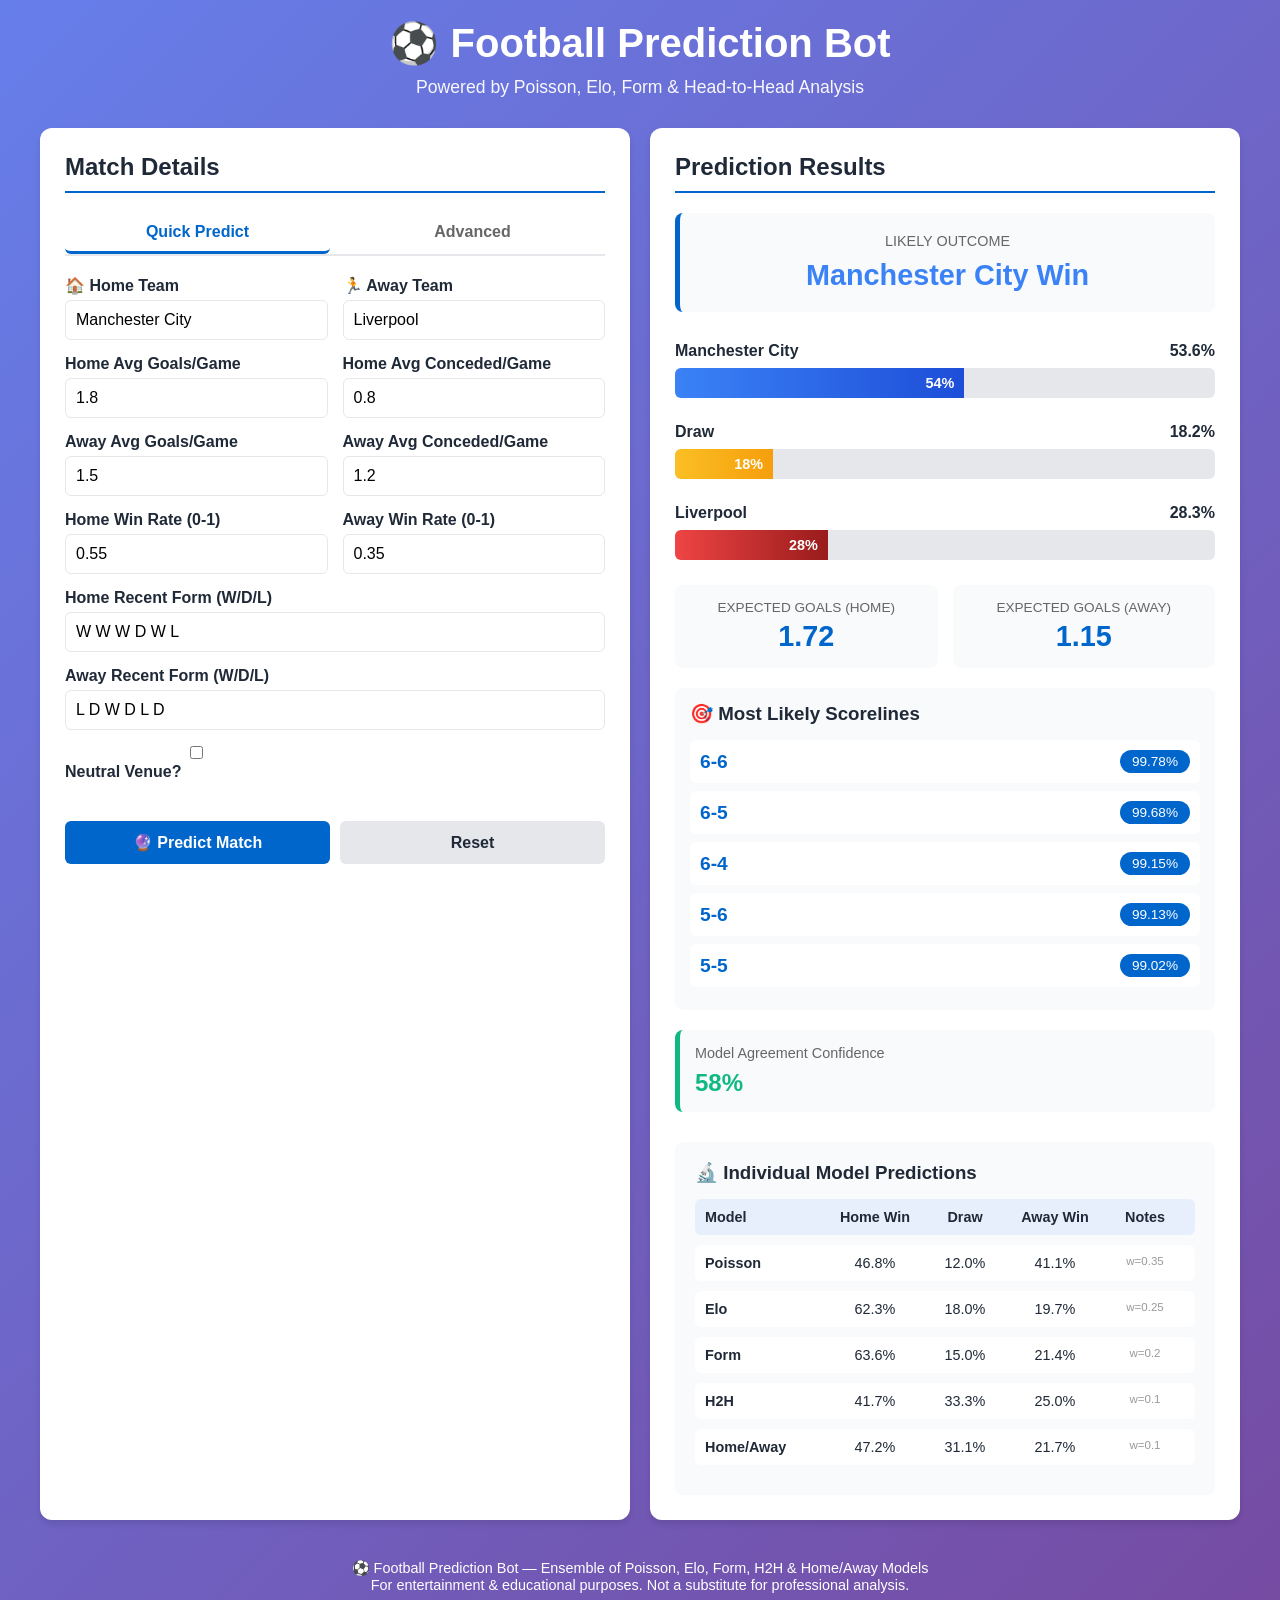
==== football_prediction_bot.html @ 3629951f "Add interactive HTML frontend for football prediction bot Standalone browser-based interface with fu" ====
<!DOCTYPE html>
<html lang="en">
<head>
    <meta charset="UTF-8">
    <meta name="viewport" content="width=device-width, initial-scale=1.0">
    <title>⚽ Football Prediction Bot</title>
    <style>
        * {
            margin: 0;
            padding: 0;
            box-sizing: border-box;
        }

        :root {
            --primary: #0066cc;
            --success: #10b981;
            --warning: #f59e0b;
            --danger: #ef4444;
            --neutral: #fbbf24;
            --dark: #1f2937;
            --light: #f9fafb;
            --border: #e5e7eb;
        }

        body {
            font-family: -apple-system, BlinkMacSystemFont, 'Segoe UI', Roboto, sans-serif;
            background: linear-gradient(135deg, #667eea 0%, #764ba2 100%);
            min-height: 100vh;
            padding: 20px;
            color: var(--dark);
        }

        .container {
            max-width: 1200px;
            margin: 0 auto;
        }

        header {
            text-align: center;
            color: white;
            margin-bottom: 30px;
        }

        header h1 {
            font-size: 2.5em;
            margin-bottom: 10px;
            display: flex;
            align-items: center;
            justify-content: center;
            gap: 10px;
        }

        header p {
            font-size: 1.1em;
            opacity: 0.95;
        }

        .content {
            display: grid;
            grid-template-columns: 1fr 1fr;
            gap: 20px;
            margin-bottom: 20px;
        }

        @media (max-width: 1024px) {
            .content {
                grid-template-columns: 1fr;
            }
        }

        .card {
            background: white;
            border-radius: 12px;
            padding: 25px;
            box-shadow: 0 4px 6px rgba(0, 0, 0, 0.1);
        }

        .card h2 {
            margin-bottom: 20px;
            color: var(--dark);
            font-size: 1.5em;
            border-bottom: 2px solid var(--primary);
            padding-bottom: 10px;
        }

        .form-group {
            margin-bottom: 15px;
        }

        label {
            display: block;
            margin-bottom: 5px;
            font-weight: 600;
            color: var(--dark);
        }

        input, select, textarea {
            width: 100%;
            padding: 10px;
            border: 1px solid var(--border);
            border-radius: 6px;
            font-size: 1em;
        }

        input:focus, select:focus, textarea:focus {
            outline: none;
            border-color: var(--primary);
            box-shadow: 0 0 0 3px rgba(0, 102, 204, 0.1);
        }

        .form-row {
            display: grid;
            grid-template-columns: 1fr 1fr;
            gap: 15px;
        }

        .button-group {
            display: flex;
            gap: 10px;
            margin-top: 20px;
        }

        button {
            flex: 1;
            padding: 12px 20px;
            border: none;
            border-radius: 6px;
            font-size: 1em;
            font-weight: 600;
            cursor: pointer;
            transition: all 0.3s;
        }

        .btn-primary {
            background: var(--primary);
            color: white;
        }

        .btn-primary:hover {
            background: #0052a3;
            transform: translateY(-2px);
            box-shadow: 0 4px 12px rgba(0, 102, 204, 0.3);
        }

        .btn-secondary {
            background: var(--border);
            color: var(--dark);
        }

        .btn-secondary:hover {
            background: #d1d5db;
        }

        .result-section {
            display: none;
        }

        .result-section.active {
            display: block;
        }

        .probs {
            margin-top: 30px;
        }

        .prob-item {
            margin-bottom: 25px;
        }

        .prob-label {
            display: flex;
            justify-content: space-between;
            font-weight: 600;
            margin-bottom: 8px;
        }

        .prob-bar {
            width: 100%;
            height: 30px;
            background: var(--border);
            border-radius: 6px;
            overflow: hidden;
            position: relative;
        }

        .prob-fill {
            height: 100%;
            display: flex;
            align-items: center;
            justify-content: flex-end;
            padding-right: 10px;
            color: white;
            font-weight: bold;
            font-size: 0.9em;
            transition: width 0.5s ease;
        }

        .prob-home { background: linear-gradient(90deg, #3b82f6, #1d4ed8); }
        .prob-draw { background: linear-gradient(90deg, #fbbf24, #f59e0b); }
        .prob-away { background: linear-gradient(90deg, #ef4444, #991b1b); }

        .outcome {
            background: var(--light);
            padding: 20px;
            border-radius: 8px;
            text-align: center;
            margin: 20px 0;
            border-left: 5px solid var(--primary);
        }

        .outcome-title {
            font-size: 0.9em;
            color: #666;
            text-transform: uppercase;
            margin-bottom: 10px;
        }

        .outcome-result {
            font-size: 1.8em;
            font-weight: bold;
            color: var(--primary);
        }

        .scorelines {
            background: var(--light);
            padding: 15px;
            border-radius: 8px;
            margin-top: 20px;
        }

        .scorelines h3 {
            margin-bottom: 15px;
            color: var(--dark);
        }

        .scoreline-item {
            display: flex;
            justify-content: space-between;
            align-items: center;
            padding: 10px;
            background: white;
            border-radius: 6px;
            margin-bottom: 8px;
        }

        .scoreline-score {
            font-weight: bold;
            font-size: 1.2em;
            color: var(--primary);
        }

        .scoreline-prob {
            background: var(--primary);
            color: white;
            padding: 4px 12px;
            border-radius: 20px;
            font-size: 0.85em;
        }

        .stats-grid {
            display: grid;
            grid-template-columns: 1fr 1fr;
            gap: 15px;
            margin-top: 20px;
        }

        .stat-card {
            background: var(--light);
            padding: 15px;
            border-radius: 8px;
            text-align: center;
        }

        .stat-label {
            font-size: 0.85em;
            color: #666;
            text-transform: uppercase;
            margin-bottom: 5px;
        }

        .stat-value {
            font-size: 1.8em;
            font-weight: bold;
            color: var(--primary);
        }

        .models {
            margin-top: 30px;
            background: var(--light);
            padding: 20px;
            border-radius: 8px;
        }

        .models h3 {
            margin-bottom: 15px;
            color: var(--dark);
        }

        .model-row {
            display: grid;
            grid-template-columns: 120px 1fr 1fr 1fr 1fr;
            gap: 10px;
            margin-bottom: 10px;
            padding: 10px;
            background: white;
            border-radius: 6px;
            font-size: 0.9em;
        }

        .model-row div {
            text-align: center;
        }

        .model-row div:first-child {
            text-align: left;
            font-weight: bold;
        }

        .confidence {
            margin-top: 20px;
            padding: 15px;
            background: var(--light);
            border-radius: 8px;
            border-left: 5px solid var(--success);
        }

        .confidence-label {
            font-size: 0.9em;
            color: #666;
            margin-bottom: 8px;
        }

        .confidence-value {
            font-size: 1.5em;
            font-weight: bold;
            color: var(--success);
        }

        .error {
            background: #fee;
            color: #c00;
            padding: 15px;
            border-radius: 6px;
            margin-bottom: 15px;
            border-left: 5px solid var(--danger);
        }

        .footer {
            text-align: center;
            color: white;
            margin-top: 40px;
            font-size: 0.9em;
        }

        .form-tabs {
            display: flex;
            gap: 10px;
            margin-bottom: 20px;
            border-bottom: 2px solid var(--border);
        }

        .tab-btn {
            padding: 10px 15px;
            background: none;
            border: none;
            border-bottom: 3px solid transparent;
            color: #666;
            font-weight: 600;
            cursor: pointer;
            transition: all 0.3s;
        }

        .tab-btn.active {
            color: var(--primary);
            border-bottom-color: var(--primary);
        }

        .form-section {
            display: none;
        }

        .form-section.active {
            display: block;
        }
    </style>
</head>
<body>
    <div class="container">
        <header>
            <h1>⚽ Football Prediction Bot</h1>
            <p>Powered by Poisson, Elo, Form & Head-to-Head Analysis</p>
        </header>

        <div class="content">
            <!-- Input Panel -->
            <div class="card">
                <h2>Match Details</h2>

                <div class="form-tabs">
                    <button class="tab-btn active" onclick="switchTab('basic')">Quick Predict</button>
                    <button class="tab-btn" onclick="switchTab('advanced')">Advanced</button>
                </div>

                <!-- Basic Tab -->
                <div id="basic" class="form-section active">
                    <div class="form-row">
                        <div class="form-group">
                            <label>🏠 Home Team</label>
                            <input type="text" id="homeTeam" placeholder="e.g. Manchester City" value="Manchester City">
                        </div>
                        <div class="form-group">
                            <label>🏃 Away Team</label>
                            <input type="text" id="awayTeam" placeholder="e.g. Liverpool" value="Liverpool">
                        </div>
                    </div>

                    <div class="form-row">
                        <div class="form-group">
                            <label>Home Avg Goals/Game</label>
                            <input type="number" id="homeAvgScored" step="0.1" value="1.8" min="0" max="5">
                        </div>
                        <div class="form-group">
                            <label>Home Avg Conceded/Game</label>
                            <input type="number" id="homeAvgConceded" step="0.1" value="0.8" min="0" max="5">
                        </div>
                    </div>

                    <div class="form-row">
                        <div class="form-group">
                            <label>Away Avg Goals/Game</label>
                            <input type="number" id="awayAvgScored" step="0.1" value="1.5" min="0" max="5">
                        </div>
                        <div class="form-group">
                            <label>Away Avg Conceded/Game</label>
                            <input type="number" id="awayAvgConceded" step="0.1" value="1.2" min="0" max="5">
                        </div>
                    </div>

                    <div class="form-row">
                        <div class="form-group">
                            <label>Home Win Rate (0-1)</label>
                            <input type="number" id="homeWinRate" step="0.05" value="0.55" min="0" max="1">
                        </div>
                        <div class="form-group">
                            <label>Away Win Rate (0-1)</label>
                            <input type="number" id="awayWinRate" step="0.05" value="0.35" min="0" max="1">
                        </div>
                    </div>

                    <div class="form-group">
                        <label>Home Recent Form (W/D/L)</label>
                        <input type="text" id="homeForm" placeholder="W W D L W W" value="W W W D W L">
                    </div>

                    <div class="form-group">
                        <label>Away Recent Form (W/D/L)</label>
                        <input type="text" id="awayForm" placeholder="L D W D L D" value="L D W D L D">
                    </div>

                    <div class="form-row">
                        <div class="form-group">
                            <label>
                                <input type="checkbox" id="neutralVenue"> Neutral Venue?
                            </label>
                        </div>
                    </div>
                </div>

                <!-- Advanced Tab -->
                <div id="advanced" class="form-section">
                    <div class="form-row">
                        <div class="form-group">
                            <label>Home Elo Rating</label>
                            <input type="number" id="homeElo" value="1650" min="1000" max="2500">
                        </div>
                        <div class="form-group">
                            <label>Away Elo Rating</label>
                            <input type="number" id="awayElo" value="1550" min="1000" max="2500">
                        </div>
                    </div>

                    <div class="form-row">
                        <div class="form-group">
                            <label>H2H Home Wins</label>
                            <input type="number" id="h2hHomeWins" value="5" min="0" max="50">
                        </div>
                        <div class="form-group">
                            <label>H2H Draws</label>
                            <input type="number" id="h2hDraws" value="4" min="0" max="50">
                        </div>
                    </div>

                    <div class="form-group">
                        <label>H2H Away Wins</label>
                        <input type="number" id="h2hAwayWins" value="3" min="0" max="50">
                    </div>
                </div>

                <div class="button-group">
                    <button class="btn-primary" onclick="predict()">🔮 Predict Match</button>
                    <button class="btn-secondary" onclick="resetForm()">Reset</button>
                </div>
            </div>

            <!-- Result Panel -->
            <div class="card">
                <h2>Prediction Results</h2>
                <div id="noResults" style="text-align: center; color: #999; padding: 30px;">
                    <p style="font-size: 1.2em;">Enter match details and click "Predict" to see results</p>
                </div>

                <div id="resultsPanel" class="result-section">
                    <div id="errorMsg" class="error" style="display: none;"></div>

                    <div class="outcome">
                        <div class="outcome-title">Likely Outcome</div>
                        <div class="outcome-result" id="outcomeText">—</div>
                    </div>

                    <div class="probs">
                        <div class="prob-item">
                            <div class="prob-label">
                                <span id="homeLabel">Team</span>
                                <span id="homeProb">0%</span>
                            </div>
                            <div class="prob-bar">
                                <div class="prob-fill prob-home" id="homeBar" style="width: 0%">
                                    <span id="homePercent"></span>
                                </div>
                            </div>
                        </div>

                        <div class="prob-item">
                            <div class="prob-label">
                                <span>Draw</span>
                                <span id="drawProb">0%</span>
                            </div>
                            <div class="prob-bar">
                                <div class="prob-fill prob-draw" id="drawBar" style="width: 0%">
                                    <span id="drawPercent"></span>
                                </div>
                            </div>
                        </div>

                        <div class="prob-item">
                            <div class="prob-label">
                                <span id="awayLabel">Team</span>
                                <span id="awayProb">0%</span>
                            </div>
                            <div class="prob-bar">
                                <div class="prob-fill prob-away" id="awayBar" style="width: 0%">
                                    <span id="awayPercent"></span>
                                </div>
                            </div>
                        </div>
                    </div>

                    <div class="stats-grid">
                        <div class="stat-card">
                            <div class="stat-label">Expected Goals (Home)</div>
                            <div class="stat-value" id="xgHome">—</div>
                        </div>
                        <div class="stat-card">
                            <div class="stat-label">Expected Goals (Away)</div>
                            <div class="stat-value" id="xgAway">—</div>
                        </div>
                    </div>

                    <div class="scorelines">
                        <h3>🎯 Most Likely Scorelines</h3>
                        <div id="scorelinesList"></div>
                    </div>

                    <div class="confidence">
                        <div class="confidence-label">Model Agreement Confidence</div>
                        <div class="confidence-value" id="confidenceValue">—</div>
                    </div>

                    <div class="models">
                        <h3>🔬 Individual Model Predictions</h3>
                        <div class="model-row" style="font-weight: bold; background: #e8effc;">
                            <div>Model</div>
                            <div>Home Win</div>
                            <div>Draw</div>
                            <div>Away Win</div>
                            <div>Notes</div>
                        </div>
                        <div id="modelsTable"></div>
                    </div>
                </div>
            </div>
        </div>

        <div class="footer">
            <p>⚽ Football Prediction Bot — Ensemble of Poisson, Elo, Form, H2H & Home/Away Models</p>
            <p>For entertainment & educational purposes. Not a substitute for professional analysis.</p>
        </div>
    </div>

    <script>
        // Poisson distribution
        function poisson(lambda, k) {
            if (k < 0) return 0;
            let sum = 0;
            for (let i = 0; i <= k; i++) {
                sum += Math.pow(lambda, i) / factorial(i);
            }
            return Math.pow(Math.E, -lambda) * sum;
        }

        function factorial(n) {
            if (n <= 1) return 1;
            return n * factorial(n - 1);
        }

        // Expected score (Elo)
        function expectedScore(eloA, eloB, homeAdv = true) {
            const adjEloA = eloA + (homeAdv ? 100 : 0);
            return 1.0 / (1.0 + Math.pow(10, (eloB - adjEloA) / 400));
        }

        // Elo to probabilities
        function eloToProbs(eloHome, eloAway, neutral = false) {
            const expHome = expectedScore(eloHome, eloAway, !neutral);
            let pDraw = Math.max(0.18, 0.30 - 0.001 * Math.abs((eloHome + (neutral ? 0 : 100)) - eloAway));
            pDraw = Math.min(pDraw, 0.32);
            const remaining = 1 - pDraw;
            const pHome = expHome * remaining;
            const pAway = (1 - expHome) * remaining;
            return [pHome, pDraw, pAway];
        }

        // Form analysis
        function computeFormScore(results) {
            if (!results.length) return 0.5;
            let weighted = 0, total = 0;
            for (let i = 0; i < results.length; i++) {
                const w = Math.pow(1.5, results.length - 1 - i);
                total += w * 3;
                if (results[i] === 'W') weighted += 3 * w;
                else if (results[i] === 'D') weighted += 1 * w;
            }
            return weighted / total;
        }

        function formToProbs(formHome, formAway) {
            const total = formHome + formAway;
            if (total === 0) return [0.38, 0.24, 0.38];
            const ratioH = formHome / total;
            const ratioA = formAway / total;
            let pDraw = Math.max(0.15, 0.30 - Math.abs(ratioH - ratioA) * 0.4);
            pDraw = Math.min(pDraw, 0.32);
            const remaining = 1 - pDraw;
            return [ratioH * remaining, pDraw, ratioA * remaining];
        }

        // Poisson goals
        function poissonGoals(homeAvgScored, homeAvgConceded, awayAvgScored, awayAvgConceded) {
            const muHome = (homeAvgScored + awayAvgConceded) / 2 * 1.15; // Home advantage
            const muAway = (awayAvgScored + homeAvgConceded) / 2;
            return [Math.max(0.1, muHome), Math.max(0.1, muAway)];
        }

        // Compute scoreline probabilities
        function scoreProbability(homeGoals, awayGoals, muH, muA) {
            const pHome = poisson(muH, homeGoals);
            const pAway = poisson(muA, awayGoals);
            // Simple approximation without Dixon-Coles correction
            return pHome * pAway;
        }

        function getWinProbs(muH, muA) {
            let pHomeWin = 0, pDraw = 0, pAwayWin = 0;
            for (let i = 0; i <= 8; i++) {
                for (let j = 0; j <= 8; j++) {
                    const p = scoreProbability(i, j, muH, muA);
                    if (i > j) pHomeWin += p;
                    else if (i === j) pDraw += p;
                    else pAwayWin += p;
                }
            }
            const total = pHomeWin + pDraw + pAwayWin;
            return [pHomeWin / total, pDraw / total, pAwayWin / total];
        }

        function topScorelines(muH, muA) {
            const scores = [];
            for (let i = 0; i <= 6; i++) {
                for (let j = 0; j <= 6; j++) {
                    scores.push({
                        score: `${i}-${j}`,
                        prob: scoreProbability(i, j, muH, muA)
                    });
                }
            }
            return scores.sort((a, b) => b.prob - a.prob).slice(0, 5);
        }

        // Parse form string
        function parseForm(formStr) {
            return formStr.split(/\s+/).filter(r => /[WDL]/.test(r));
        }

        // Main prediction
        function predict() {
            const homeTeam = document.getElementById('homeTeam').value || 'Home';
            const awayTeam = document.getElementById('awayTeam').value || 'Away';
            const homeAvgScored = parseFloat(document.getElementById('homeAvgScored').value);
            const homeAvgConceded = parseFloat(document.getElementById('homeAvgConceded').value);
            const awayAvgScored = parseFloat(document.getElementById('awayAvgScored').value);
            const awayAvgConceded = parseFloat(document.getElementById('awayAvgConceded').value);
            const homeWinRate = parseFloat(document.getElementById('homeWinRate').value);
            const awayWinRate = parseFloat(document.getElementById('awayWinRate').value);
            const homeForm = parseForm(document.getElementById('homeForm').value);
            const awayForm = parseForm(document.getElementById('awayForm').value);
            const neutralVenue = document.getElementById('neutralVenue').checked;
            const homeElo = parseFloat(document.getElementById('homeElo').value);
            const awayElo = parseFloat(document.getElementById('awayElo').value);
            const h2hHomeWins = parseInt(document.getElementById('h2hHomeWins').value);
            const h2hDraws = parseInt(document.getElementById('h2hDraws').value);
            const h2hAwayWins = parseInt(document.getElementById('h2hAwayWins').value);

            // 1. Poisson
            const [muH, muA] = poissonGoals(homeAvgScored, homeAvgConceded, awayAvgScored, awayAvgConceded);
            let pPoisson = getWinProbs(muH, muA);

            // 2. Elo
            let pElo = eloToProbs(homeElo, awayElo, neutralVenue);

            // 3. Form
            const formHomeScore = computeFormScore(homeForm);
            const formAwayScore = computeFormScore(awayForm);
            let pForm = formToProbs(formHomeScore, formAwayScore);

            // 4. H2H
            const h2hTotal = h2hHomeWins + h2hDraws + h2hAwayWins;
            let pH2h = h2hTotal > 0
                ? [h2hHomeWins / h2hTotal, h2hDraws / h2hTotal, h2hAwayWins / h2hTotal]
                : [0.45, 0.27, 0.28];

            // 5. Home/Away advantage
            let pHA = [homeWinRate * 0.6 + 0.05, 0.25, awayWinRate * 0.5];
            const sum = pHA[0] + pHA[1] + pHA[2];
            pHA = [pHA[0] / sum, pHA[1] / sum, pHA[2] / sum];

            // Ensemble
            const weights = [0.35, 0.25, 0.20, 0.10, 0.10];
            const predictions = [pPoisson, pElo, pForm, pH2h, pHA];
            const totalW = weights.reduce((a, b) => a + b, 0);

            let pHome = 0, pDraw = 0, pAway = 0;
            for (let i = 0; i < predictions.length; i++) {
                pHome += predictions[i][0] * weights[i];
                pDraw += predictions[i][1] * weights[i];
                pAway += predictions[i][2] * weights[i];
            }
            const total = pHome + pDraw + pAway;
            pHome /= total;
            pDraw /= total;
            pAway /= total;

            // Confidence
            const allProbs = [
                [pPoisson[0], pElo[0], pForm[0], pH2h[0], pHA[0]],
                [pPoisson[1], pElo[1], pForm[1], pH2h[1], pHA[1]],
                [pPoisson[2], pElo[2], pForm[2], pH2h[2], pHA[2]]
            ];
            const stds = allProbs.map(arr => {
                const mean = arr.reduce((a, b) => a + b) / arr.length;
                const variance = arr.reduce((a, b) => a + Math.pow(b - mean, 2), 0) / arr.length;
                return Math.sqrt(variance);
            });
            const avgStd = stds.reduce((a, b) => a + b) / stds.length;
            const confidence = Math.max(0.3, Math.min(1, 1 - avgStd * 5));

            // Outcome
            let outcome = pHome > pAway && pHome > pDraw ? 'HOME_WIN' : (pDraw > pAway ? 'DRAW' : 'AWAY_WIN');
            let outcomeText = outcome === 'HOME_WIN' ? `${homeTeam} Win` : outcome === 'DRAW' ? 'Draw' : `${awayTeam} Win`;

            // Scorelines
            const scorelines = topScorelines(muH, muA);

            // Update UI
            document.getElementById('noResults').style.display = 'none';
            document.getElementById('resultsPanel').classList.add('active');

            document.getElementById('homeLabel').textContent = homeTeam;
            document.getElementById('awayLabel').textContent = awayTeam;

            document.getElementById('homeProb').textContent = (pHome * 100).toFixed(1) + '%';
            document.getElementById('drawProb').textContent = (pDraw * 100).toFixed(1) + '%';
            document.getElementById('awayProb').textContent = (pAway * 100).toFixed(1) + '%';

            document.getElementById('homeBar').style.width = (pHome * 100) + '%';
            document.getElementById('drawBar').style.width = (pDraw * 100) + '%';
            document.getElementById('awayBar').style.width = (pAway * 100) + '%';

            document.getElementById('homePercent').textContent = (pHome * 100).toFixed(0) + '%';
            document.getElementById('drawPercent').textContent = (pDraw * 100).toFixed(0) + '%';
            document.getElementById('awayPercent').textContent = (pAway * 100).toFixed(0) + '%';

            document.getElementById('outcomeText').textContent = outcomeText;
            document.getElementById('outcomeText').style.color = outcome === 'HOME_WIN' ? '#3b82f6' : outcome === 'DRAW' ? '#f59e0b' : '#ef4444';

            document.getElementById('xgHome').textContent = muH.toFixed(2);
            document.getElementById('xgAway').textContent = muA.toFixed(2);

            document.getElementById('confidenceValue').textContent = (confidence * 100).toFixed(0) + '%';

            // Scorelines
            let scorelineHTML = scorelines.map(s => `
                <div class="scoreline-item">
                    <span class="scoreline-score">${s.score}</span>
                    <span class="scoreline-prob">${(s.prob * 100).toFixed(2)}%</span>
                </div>
            `).join('');
            document.getElementById('scorelinesList').innerHTML = scorelineHTML;

            // Models table
            const modelNames = ['Poisson', 'Elo', 'Form', 'H2H', 'Home/Away'];
            let modelsHTML = modelNames.map((name, i) => `
                <div class="model-row">
                    <div>${name}</div>
                    <div>${(predictions[i][0] * 100).toFixed(1)}%</div>
                    <div>${(predictions[i][1] * 100).toFixed(1)}%</div>
                    <div>${(predictions[i][2] * 100).toFixed(1)}%</div>
                    <div style="font-size: 0.8em; color: #999;">w=${weights[i]}</div>
                </div>
            `).join('');
            document.getElementById('modelsTable').innerHTML = modelsHTML;
        }

        function resetForm() {
            document.getElementById('homeTeam').value = 'Manchester City';
            document.getElementById('awayTeam').value = 'Liverpool';
            document.getElementById('homeAvgScored').value = '1.8';
            document.getElementById('homeAvgConceded').value = '0.8';
            document.getElementById('awayAvgScored').value = '1.5';
            document.getElementById('awayAvgConceded').value = '1.2';
            document.getElementById('homeWinRate').value = '0.55';
            document.getElementById('awayWinRate').value = '0.35';
            document.getElementById('homeForm').value = 'W W W D W L';
            document.getElementById('awayForm').value = 'L D W D L D';
            document.getElementById('neutralVenue').checked = false;
            document.getElementById('homeElo').value = '1650';
            document.getElementById('awayElo').value = '1550';
            document.getElementById('h2hHomeWins').value = '5';
            document.getElementById('h2hDraws').value = '4';
            document.getElementById('h2hAwayWins').value = '3';
            document.getElementById('noResults').style.display = 'block';
            document.getElementById('resultsPanel').classList.remove('active');
        }

        function switchTab(tab) {
            document.querySelectorAll('.form-section').forEach(s => s.classList.remove('active'));
            document.querySelectorAll('.tab-btn').forEach(b => b.classList.remove('active'));
            document.getElementById(tab).classList.add('active');
            event.target.classList.add('active');
        }

        // Auto-predict on load
        setTimeout(predict, 500);
    </script>
</body>
</html>
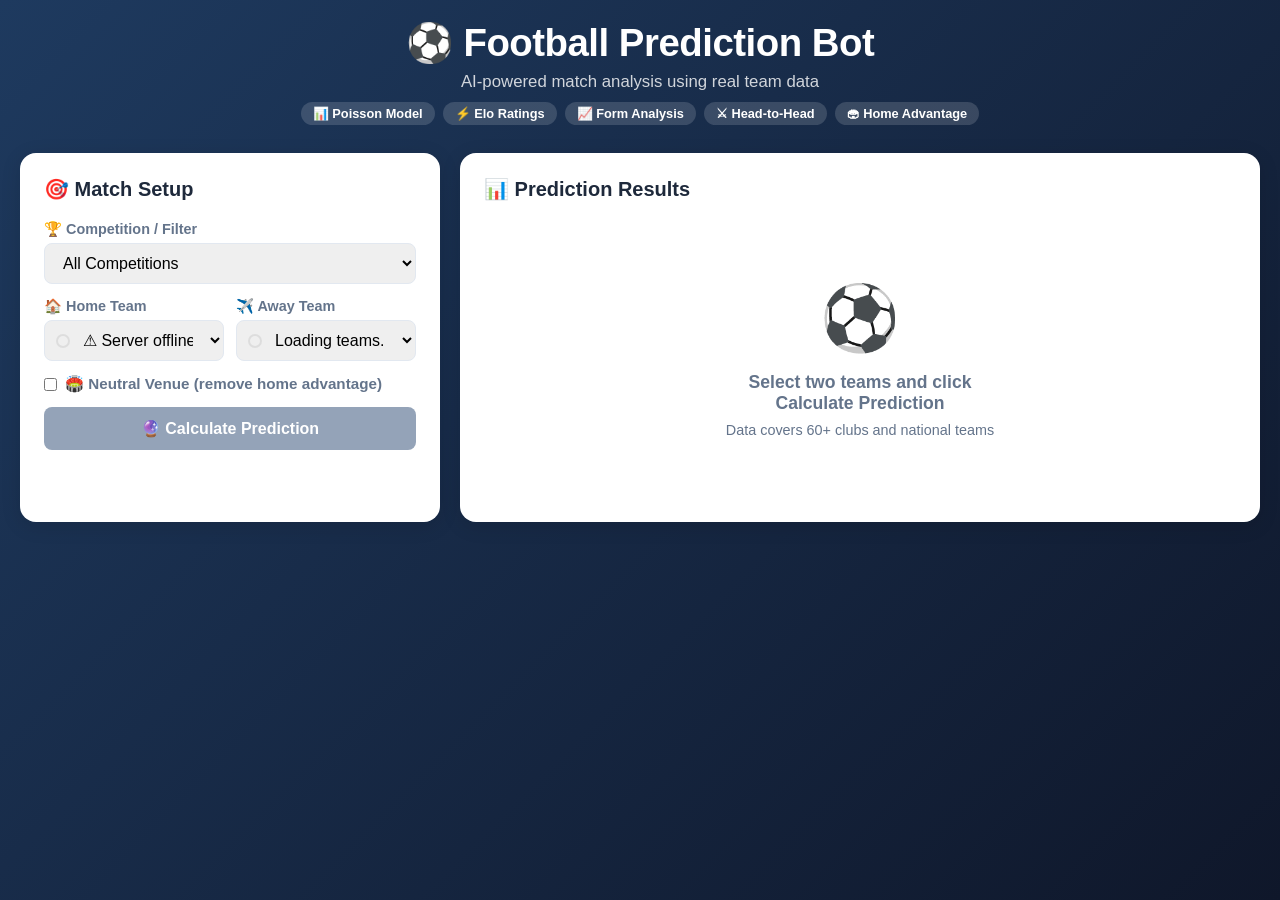
==== commit c3228ddf: "Add Flask backend with 75-team real data database and live prediction API - server.py: Flask API wit" ====
--- a/football_prediction_bot.html
+++ b/football_prediction_bot.html
@@ -5,861 +5,517 @@
     <meta name="viewport" content="width=device-width, initial-scale=1.0">
     <title>⚽ Football Prediction Bot</title>
     <style>
-        * {
-            margin: 0;
-            padding: 0;
-            box-sizing: border-box;
+        *{margin:0;padding:0;box-sizing:border-box}
+        :root{
+            --primary:#2563eb;--success:#10b981;--warn:#f59e0b;
+            --danger:#ef4444;--dark:#1e293b;--light:#f8fafc;
+            --border:#e2e8f0;--card:#ffffff;--muted:#64748b;
         }
-
-        :root {
-            --primary: #0066cc;
-            --success: #10b981;
-            --warning: #f59e0b;
-            --danger: #ef4444;
-            --neutral: #fbbf24;
-            --dark: #1f2937;
-            --light: #f9fafb;
-            --border: #e5e7eb;
+        body{
+            font-family:-apple-system,BlinkMacSystemFont,'Segoe UI',Roboto,sans-serif;
+            background:linear-gradient(135deg,#1e3a5f 0%,#0f172a 100%);
+            min-height:100vh;padding:20px;color:var(--dark);
         }
-
-        body {
-            font-family: -apple-system, BlinkMacSystemFont, 'Segoe UI', Roboto, sans-serif;
-            background: linear-gradient(135deg, #667eea 0%, #764ba2 100%);
-            min-height: 100vh;
-            padding: 20px;
-            color: var(--dark);
-        }
-
-        .container {
-            max-width: 1200px;
-            margin: 0 auto;
-        }
-
-        header {
-            text-align: center;
-            color: white;
-            margin-bottom: 30px;
-        }
-
-        header h1 {
-            font-size: 2.5em;
-            margin-bottom: 10px;
-            display: flex;
-            align-items: center;
-            justify-content: center;
-            gap: 10px;
-        }
-
-        header p {
-            font-size: 1.1em;
-            opacity: 0.95;
-        }
-
-        .content {
-            display: grid;
-            grid-template-columns: 1fr 1fr;
-            gap: 20px;
-            margin-bottom: 20px;
-        }
-
-        @media (max-width: 1024px) {
-            .content {
-                grid-template-columns: 1fr;
-            }
-        }
-
-        .card {
-            background: white;
-            border-radius: 12px;
-            padding: 25px;
-            box-shadow: 0 4px 6px rgba(0, 0, 0, 0.1);
-        }
-
-        .card h2 {
-            margin-bottom: 20px;
-            color: var(--dark);
-            font-size: 1.5em;
-            border-bottom: 2px solid var(--primary);
-            padding-bottom: 10px;
-        }
-
-        .form-group {
-            margin-bottom: 15px;
-        }
-
-        label {
-            display: block;
-            margin-bottom: 5px;
-            font-weight: 600;
-            color: var(--dark);
-        }
-
-        input, select, textarea {
-            width: 100%;
-            padding: 10px;
-            border: 1px solid var(--border);
-            border-radius: 6px;
-            font-size: 1em;
-        }
-
-        input:focus, select:focus, textarea:focus {
-            outline: none;
-            border-color: var(--primary);
-            box-shadow: 0 0 0 3px rgba(0, 102, 204, 0.1);
-        }
-
-        .form-row {
-            display: grid;
-            grid-template-columns: 1fr 1fr;
-            gap: 15px;
-        }
-
-        .button-group {
-            display: flex;
-            gap: 10px;
-            margin-top: 20px;
-        }
-
-        button {
-            flex: 1;
-            padding: 12px 20px;
-            border: none;
-            border-radius: 6px;
-            font-size: 1em;
-            font-weight: 600;
-            cursor: pointer;
-            transition: all 0.3s;
-        }
-
-        .btn-primary {
-            background: var(--primary);
-            color: white;
-        }
-
-        .btn-primary:hover {
-            background: #0052a3;
-            transform: translateY(-2px);
-            box-shadow: 0 4px 12px rgba(0, 102, 204, 0.3);
-        }
-
-        .btn-secondary {
-            background: var(--border);
-            color: var(--dark);
-        }
-
-        .btn-secondary:hover {
-            background: #d1d5db;
-        }
-
-        .result-section {
-            display: none;
-        }
-
-        .result-section.active {
-            display: block;
-        }
-
-        .probs {
-            margin-top: 30px;
-        }
-
-        .prob-item {
-            margin-bottom: 25px;
-        }
-
-        .prob-label {
-            display: flex;
-            justify-content: space-between;
-            font-weight: 600;
-            margin-bottom: 8px;
-        }
-
-        .prob-bar {
-            width: 100%;
-            height: 30px;
-            background: var(--border);
-            border-radius: 6px;
-            overflow: hidden;
-            position: relative;
-        }
-
-        .prob-fill {
-            height: 100%;
-            display: flex;
-            align-items: center;
-            justify-content: flex-end;
-            padding-right: 10px;
-            color: white;
-            font-weight: bold;
-            font-size: 0.9em;
-            transition: width 0.5s ease;
-        }
-
-        .prob-home { background: linear-gradient(90deg, #3b82f6, #1d4ed8); }
-        .prob-draw { background: linear-gradient(90deg, #fbbf24, #f59e0b); }
-        .prob-away { background: linear-gradient(90deg, #ef4444, #991b1b); }
-
-        .outcome {
-            background: var(--light);
-            padding: 20px;
-            border-radius: 8px;
-            text-align: center;
-            margin: 20px 0;
-            border-left: 5px solid var(--primary);
-        }
-
-        .outcome-title {
-            font-size: 0.9em;
-            color: #666;
-            text-transform: uppercase;
-            margin-bottom: 10px;
-        }
-
-        .outcome-result {
-            font-size: 1.8em;
-            font-weight: bold;
-            color: var(--primary);
-        }
-
-        .scorelines {
-            background: var(--light);
-            padding: 15px;
-            border-radius: 8px;
-            margin-top: 20px;
-        }
-
-        .scorelines h3 {
-            margin-bottom: 15px;
-            color: var(--dark);
-        }
-
-        .scoreline-item {
-            display: flex;
-            justify-content: space-between;
-            align-items: center;
-            padding: 10px;
-            background: white;
-            border-radius: 6px;
-            margin-bottom: 8px;
-        }
-
-        .scoreline-score {
-            font-weight: bold;
-            font-size: 1.2em;
-            color: var(--primary);
-        }
-
-        .scoreline-prob {
-            background: var(--primary);
-            color: white;
-            padding: 4px 12px;
-            border-radius: 20px;
-            font-size: 0.85em;
-        }
-
-        .stats-grid {
-            display: grid;
-            grid-template-columns: 1fr 1fr;
-            gap: 15px;
-            margin-top: 20px;
-        }
-
-        .stat-card {
-            background: var(--light);
-            padding: 15px;
-            border-radius: 8px;
-            text-align: center;
-        }
-
-        .stat-label {
-            font-size: 0.85em;
-            color: #666;
-            text-transform: uppercase;
-            margin-bottom: 5px;
-        }
-
-        .stat-value {
-            font-size: 1.8em;
-            font-weight: bold;
-            color: var(--primary);
-        }
-
-        .models {
-            margin-top: 30px;
-            background: var(--light);
-            padding: 20px;
-            border-radius: 8px;
-        }
-
-        .models h3 {
-            margin-bottom: 15px;
-            color: var(--dark);
-        }
-
-        .model-row {
-            display: grid;
-            grid-template-columns: 120px 1fr 1fr 1fr 1fr;
-            gap: 10px;
-            margin-bottom: 10px;
-            padding: 10px;
-            background: white;
-            border-radius: 6px;
-            font-size: 0.9em;
-        }
-
-        .model-row div {
-            text-align: center;
-        }
-
-        .model-row div:first-child {
-            text-align: left;
-            font-weight: bold;
-        }
-
-        .confidence {
-            margin-top: 20px;
-            padding: 15px;
-            background: var(--light);
-            border-radius: 8px;
-            border-left: 5px solid var(--success);
-        }
-
-        .confidence-label {
-            font-size: 0.9em;
-            color: #666;
-            margin-bottom: 8px;
-        }
-
-        .confidence-value {
-            font-size: 1.5em;
-            font-weight: bold;
-            color: var(--success);
-        }
-
-        .error {
-            background: #fee;
-            color: #c00;
-            padding: 15px;
-            border-radius: 6px;
-            margin-bottom: 15px;
-            border-left: 5px solid var(--danger);
-        }
-
-        .footer {
-            text-align: center;
-            color: white;
-            margin-top: 40px;
-            font-size: 0.9em;
-        }
-
-        .form-tabs {
-            display: flex;
-            gap: 10px;
-            margin-bottom: 20px;
-            border-bottom: 2px solid var(--border);
-        }
-
-        .tab-btn {
-            padding: 10px 15px;
-            background: none;
-            border: none;
-            border-bottom: 3px solid transparent;
-            color: #666;
-            font-weight: 600;
-            cursor: pointer;
-            transition: all 0.3s;
-        }
-
-        .tab-btn.active {
-            color: var(--primary);
-            border-bottom-color: var(--primary);
-        }
-
-        .form-section {
-            display: none;
-        }
-
-        .form-section.active {
-            display: block;
-        }
+        .container{max-width:1300px;margin:0 auto}
+
+        /* Header */
+        header{text-align:center;color:#fff;margin-bottom:28px}
+        header h1{font-size:2.4em;letter-spacing:-0.5px;margin-bottom:6px}
+        header p{opacity:.8;font-size:1.05em}
+        .subtitle-badges{display:flex;gap:8px;justify-content:center;flex-wrap:wrap;margin-top:10px}
+        .badge{background:rgba(255,255,255,0.15);color:#fff;padding:4px 12px;
+               border-radius:20px;font-size:.8em;font-weight:600}
+
+        /* Layout */
+        .grid{display:grid;grid-template-columns:420px 1fr;gap:20px}
+        @media(max-width:1024px){.grid{grid-template-columns:1fr}}
+
+        .card{background:var(--card);border-radius:16px;padding:24px;
+              box-shadow:0 4px 20px rgba(0,0,0,.12)}
+        .card-title{font-size:1.25em;font-weight:700;margin-bottom:20px;
+                    color:var(--dark);display:flex;align-items:center;gap:8px}
+
+        /* Form elements */
+        .form-group{margin-bottom:14px}
+        label{display:block;font-weight:600;font-size:.9em;margin-bottom:5px;color:var(--muted)}
+        select,input[type=text]{width:100%;padding:10px 14px;border:1.5px solid var(--border);
+            border-radius:8px;font-size:1em;transition:border .2s}
+        select:focus,input:focus{outline:none;border-color:var(--primary)}
+        .form-row{display:grid;grid-template-columns:1fr 1fr;gap:12px}
+        .checkbox-row{display:flex;align-items:center;gap:8px;font-size:.95em;font-weight:600}
+        .checkbox-row input{width:auto}
+
+        /* Team select with color dot */
+        .team-select-wrap{position:relative}
+        .team-dot{width:14px;height:14px;border-radius:50%;position:absolute;
+                  left:12px;top:50%;transform:translateY(-50%);border:2px solid #ddd}
+        .team-select-wrap select{padding-left:34px}
+
+        /* Buttons */
+        .btn{padding:12px 24px;border:none;border-radius:8px;font-size:1em;
+             font-weight:700;cursor:pointer;transition:all .2s}
+        .btn-primary{background:var(--primary);color:#fff;width:100%}
+        .btn-primary:hover{background:#1d4ed8;transform:translateY(-1px);
+                            box-shadow:0 4px 12px rgba(37,99,235,.4)}
+        .btn-primary:disabled{background:#94a3b8;cursor:not-allowed;transform:none}
+
+        /* Result area */
+        #placeholder{text-align:center;padding:60px 20px;color:var(--muted)}
+        #placeholder .icon{font-size:4em;margin-bottom:16px}
+
+        /* Outcome banner */
+        .outcome-banner{border-radius:12px;padding:20px;text-align:center;margin-bottom:20px}
+        .outcome-banner.home{background:linear-gradient(135deg,#dbeafe,#bfdbfe)}
+        .outcome-banner.draw{background:linear-gradient(135deg,#fef9c3,#fde68a)}
+        .outcome-banner.away{background:linear-gradient(135deg,#fee2e2,#fecaca)}
+        .outcome-label{font-size:.85em;font-weight:700;text-transform:uppercase;
+                       letter-spacing:1px;opacity:.7;margin-bottom:6px}
+        .outcome-result{font-size:1.8em;font-weight:800;color:var(--dark)}
+        .outcome-conf{font-size:.9em;margin-top:6px;opacity:.7}
+
+        /* Probability bars */
+        .probs{margin-bottom:20px}
+        .prob-item{margin-bottom:14px}
+        .prob-meta{display:flex;justify-content:space-between;
+                   font-weight:600;font-size:.95em;margin-bottom:5px}
+        .prob-track{height:28px;background:#f1f5f9;border-radius:6px;overflow:hidden}
+        .prob-fill{height:100%;border-radius:6px;display:flex;align-items:center;
+                   justify-content:flex-end;padding-right:10px;color:#fff;
+                   font-weight:700;font-size:.85em;transition:width .6s cubic-bezier(.4,0,.2,1)}
+        .fill-home{background:linear-gradient(90deg,#3b82f6,#1d4ed8)}
+        .fill-draw{background:linear-gradient(90deg,#f59e0b,#d97706)}
+        .fill-away{background:linear-gradient(90deg,#ef4444,#b91c1c)}
+
+        /* Stats row */
+        .stats-row{display:grid;grid-template-columns:1fr 1fr 1fr;gap:12px;margin-bottom:20px}
+        .stat-box{background:#f8fafc;border-radius:10px;padding:14px;text-align:center}
+        .stat-label{font-size:.8em;color:var(--muted);font-weight:600;text-transform:uppercase;margin-bottom:4px}
+        .stat-val{font-size:1.7em;font-weight:800;color:var(--dark)}
+        .stat-sub{font-size:.75em;color:var(--muted);margin-top:2px}
+
+        /* Scorelines */
+        .section-title{font-weight:700;font-size:1em;margin-bottom:12px;
+                        display:flex;align-items:center;gap:6px}
+        .scorelines{display:grid;grid-template-columns:repeat(5,1fr);gap:8px;margin-bottom:20px}
+        .score-box{background:#f8fafc;border-radius:8px;padding:10px;text-align:center}
+        .score-num{font-size:1.3em;font-weight:800;color:var(--primary)}
+        .score-pct{font-size:.75em;color:var(--muted);margin-top:2px}
+
+        /* Models table */
+        .models-grid{display:grid;gap:8px;margin-bottom:20px}
+        .model-row{display:grid;grid-template-columns:100px 1fr 1fr 1fr;
+                   gap:8px;align-items:center;background:#f8fafc;
+                   border-radius:8px;padding:10px 14px;font-size:.9em}
+        .model-row.header{background:#1e293b;color:#fff;font-weight:700;font-size:.8em}
+        .model-name{font-weight:700;color:var(--dark)}
+        .m-val{text-align:center;font-weight:600}
+        .m-home{color:#3b82f6}.m-draw{color:#f59e0b}.m-away{color:#ef4444}
+
+        /* Form pills */
+        .form-row-display{display:flex;gap:6px;align-items:center;margin-bottom:6px}
+        .form-pill{width:28px;height:28px;border-radius:50%;display:flex;
+                   align-items:center;justify-content:center;font-weight:800;
+                   font-size:.75em;color:#fff}
+        .fp-W{background:#10b981}.fp-D{background:#f59e0b}.fp-L{background:#ef4444}
+        .form-label{font-size:.85em;font-weight:600;color:var(--muted);min-width:130px}
+
+        /* Team info strip */
+        .team-strip{display:grid;grid-template-columns:1fr auto 1fr;
+                    align-items:center;background:#f8fafc;border-radius:10px;
+                    padding:14px 18px;margin-bottom:20px}
+        .team-name-left{font-weight:800;font-size:1em}
+        .team-name-right{font-weight:800;font-size:1em;text-align:right}
+        .vs-badge{background:#1e293b;color:#fff;padding:4px 12px;
+                  border-radius:20px;font-weight:800;font-size:.85em}
+        .elo-badge{font-size:.8em;color:var(--muted)}
+
+        /* H2H mini */
+        .h2h-bar{display:flex;height:20px;border-radius:6px;overflow:hidden;margin:8px 0}
+        .h2h-home{background:#3b82f6}
+        .h2h-draw{background:#94a3b8}
+        .h2h-away{background:#ef4444}
+        .h2h-labels{display:grid;grid-template-columns:1fr 1fr 1fr;font-size:.8em;font-weight:600;text-align:center}
+
+        /* Spinner */
+        .spinner{display:none;text-align:center;padding:40px 20px}
+        .spinner.active{display:block}
+        .spin{width:40px;height:40px;border:4px solid #e2e8f0;
+              border-top-color:var(--primary);border-radius:50%;
+              animation:spin .8s linear infinite;margin:0 auto 12px}
+        @keyframes spin{to{transform:rotate(360deg)}}
+
+        /* Error */
+        .error-box{background:#fee2e2;color:#991b1b;padding:14px;
+                   border-radius:8px;margin-bottom:16px;font-weight:600}
+
+        /* Loading overlay on select */
+        .loading-select{opacity:.6;pointer-events:none}
     </style>
 </head>
 <body>
-    <div class="container">
-        <header>
-            <h1>⚽ Football Prediction Bot</h1>
-            <p>Powered by Poisson, Elo, Form & Head-to-Head Analysis</p>
-        </header>
-
-        <div class="content">
-            <!-- Input Panel -->
-            <div class="card">
-                <h2>Match Details</h2>
-
-                <div class="form-tabs">
-                    <button class="tab-btn active" onclick="switchTab('basic')">Quick Predict</button>
-                    <button class="tab-btn" onclick="switchTab('advanced')">Advanced</button>
-                </div>
-
-                <!-- Basic Tab -->
-                <div id="basic" class="form-section active">
-                    <div class="form-row">
-                        <div class="form-group">
-                            <label>🏠 Home Team</label>
-                            <input type="text" id="homeTeam" placeholder="e.g. Manchester City" value="Manchester City">
-                        </div>
-                        <div class="form-group">
-                            <label>🏃 Away Team</label>
-                            <input type="text" id="awayTeam" placeholder="e.g. Liverpool" value="Liverpool">
-                        </div>
-                    </div>
-
-                    <div class="form-row">
-                        <div class="form-group">
-                            <label>Home Avg Goals/Game</label>
-                            <input type="number" id="homeAvgScored" step="0.1" value="1.8" min="0" max="5">
-                        </div>
-                        <div class="form-group">
-                            <label>Home Avg Conceded/Game</label>
-                            <input type="number" id="homeAvgConceded" step="0.1" value="0.8" min="0" max="5">
-                        </div>
-                    </div>
-
-                    <div class="form-row">
-                        <div class="form-group">
-                            <label>Away Avg Goals/Game</label>
-                            <input type="number" id="awayAvgScored" step="0.1" value="1.5" min="0" max="5">
-                        </div>
-                        <div class="form-group">
-                            <label>Away Avg Conceded/Game</label>
-                            <input type="number" id="awayAvgConceded" step="0.1" value="1.2" min="0" max="5">
-                        </div>
-                    </div>
-
-                    <div class="form-row">
-                        <div class="form-group">
-                            <label>Home Win Rate (0-1)</label>
-                            <input type="number" id="homeWinRate" step="0.05" value="0.55" min="0" max="1">
-                        </div>
-                        <div class="form-group">
-                            <label>Away Win Rate (0-1)</label>
-                            <input type="number" id="awayWinRate" step="0.05" value="0.35" min="0" max="1">
-                        </div>
-                    </div>
-
-                    <div class="form-group">
-                        <label>Home Recent Form (W/D/L)</label>
-                        <input type="text" id="homeForm" placeholder="W W D L W W" value="W W W D W L">
-                    </div>
-
-                    <div class="form-group">
-                        <label>Away Recent Form (W/D/L)</label>
-                        <input type="text" id="awayForm" placeholder="L D W D L D" value="L D W D L D">
-                    </div>
-
-                    <div class="form-row">
-                        <div class="form-group">
-                            <label>
-                                <input type="checkbox" id="neutralVenue"> Neutral Venue?
-                            </label>
-                        </div>
+<div class="container">
+    <header>
+        <h1>⚽ Football Prediction Bot</h1>
+        <p>AI-powered match analysis using real team data</p>
+        <div class="subtitle-badges">
+            <span class="badge">📊 Poisson Model</span>
+            <span class="badge">⚡ Elo Ratings</span>
+            <span class="badge">📈 Form Analysis</span>
+            <span class="badge">⚔ Head-to-Head</span>
+            <span class="badge">🏟 Home Advantage</span>
+        </div>
+    </header>
+
+    <div class="grid">
+        <!-- LEFT: Input -->
+        <div class="card">
+            <div class="card-title">🎯 Match Setup</div>
+
+            <div class="form-group">
+                <label>🏆 Competition / Filter</label>
+                <select id="leagueFilter" onchange="filterTeams()">
+                    <option value="">All Competitions</option>
+                    <option value="Premier League">🏴󠁧󠁢󠁥󠁮󠁧󠁿 Premier League</option>
+                    <option value="La Liga">🇪🇸 La Liga</option>
+                    <option value="Bundesliga">🇩🇪 Bundesliga</option>
+                    <option value="Serie A">🇮🇹 Serie A</option>
+                    <option value="Ligue 1">🇫🇷 Ligue 1</option>
+                    <option value="International">🌍 National Teams</option>
+                    <option value="Primeira Liga">🇵🇹 Primeira Liga</option>
+                    <option value="Eredivisie">🇳🇱 Eredivisie</option>
+                </select>
+            </div>
+
+            <div class="form-row">
+                <div class="form-group">
+                    <label>🏠 Home Team</label>
+                    <div class="team-select-wrap">
+                        <div class="team-dot" id="homeDot"></div>
+                        <select id="homeTeam" onchange="onTeamChange()">
+                            <option value="">Loading teams...</option>
+                        </select>
                     </div>
                 </div>
-
-                <!-- Advanced Tab -->
-                <div id="advanced" class="form-section">
-                    <div class="form-row">
-                        <div class="form-group">
-                            <label>Home Elo Rating</label>
-                            <input type="number" id="homeElo" value="1650" min="1000" max="2500">
-                        </div>
-                        <div class="form-group">
-                            <label>Away Elo Rating</label>
-                            <input type="number" id="awayElo" value="1550" min="1000" max="2500">
-                        </div>
-                    </div>
-
-                    <div class="form-row">
-                        <div class="form-group">
-                            <label>H2H Home Wins</label>
-                            <input type="number" id="h2hHomeWins" value="5" min="0" max="50">
-                        </div>
-                        <div class="form-group">
-                            <label>H2H Draws</label>
-                            <input type="number" id="h2hDraws" value="4" min="0" max="50">
-                        </div>
-                    </div>
-
-                    <div class="form-group">
-                        <label>H2H Away Wins</label>
-                        <input type="number" id="h2hAwayWins" value="3" min="0" max="50">
+                <div class="form-group">
+                    <label>✈️ Away Team</label>
+                    <div class="team-select-wrap">
+                        <div class="team-dot" id="awayDot"></div>
+                        <select id="awayTeam" onchange="onTeamChange()">
+                            <option value="">Loading teams...</option>
+                        </select>
                     </div>
                 </div>
-
-                <div class="button-group">
-                    <button class="btn-primary" onclick="predict()">🔮 Predict Match</button>
-                    <button class="btn-secondary" onclick="resetForm()">Reset</button>
-                </div>
-            </div>
-
-            <!-- Result Panel -->
-            <div class="card">
-                <h2>Prediction Results</h2>
-                <div id="noResults" style="text-align: center; color: #999; padding: 30px;">
-                    <p style="font-size: 1.2em;">Enter match details and click "Predict" to see results</p>
-                </div>
-
-                <div id="resultsPanel" class="result-section">
-                    <div id="errorMsg" class="error" style="display: none;"></div>
-
-                    <div class="outcome">
-                        <div class="outcome-title">Likely Outcome</div>
-                        <div class="outcome-result" id="outcomeText">—</div>
-                    </div>
-
-                    <div class="probs">
-                        <div class="prob-item">
-                            <div class="prob-label">
-                                <span id="homeLabel">Team</span>
-                                <span id="homeProb">0%</span>
-                            </div>
-                            <div class="prob-bar">
-                                <div class="prob-fill prob-home" id="homeBar" style="width: 0%">
-                                    <span id="homePercent"></span>
-                                </div>
-                            </div>
-                        </div>
-
-                        <div class="prob-item">
-                            <div class="prob-label">
-                                <span>Draw</span>
-                                <span id="drawProb">0%</span>
-                            </div>
-                            <div class="prob-bar">
-                                <div class="prob-fill prob-draw" id="drawBar" style="width: 0%">
-                                    <span id="drawPercent"></span>
-                                </div>
-                            </div>
-                        </div>
-
-                        <div class="prob-item">
-                            <div class="prob-label">
-                                <span id="awayLabel">Team</span>
-                                <span id="awayProb">0%</span>
-                            </div>
-                            <div class="prob-bar">
-                                <div class="prob-fill prob-away" id="awayBar" style="width: 0%">
-                                    <span id="awayPercent"></span>
-                                </div>
-                            </div>
-                        </div>
-                    </div>
-
-                    <div class="stats-grid">
-                        <div class="stat-card">
-                            <div class="stat-label">Expected Goals (Home)</div>
-                            <div class="stat-value" id="xgHome">—</div>
-                        </div>
-                        <div class="stat-card">
-                            <div class="stat-label">Expected Goals (Away)</div>
-                            <div class="stat-value" id="xgAway">—</div>
-                        </div>
-                    </div>
-
-                    <div class="scorelines">
-                        <h3>🎯 Most Likely Scorelines</h3>
-                        <div id="scorelinesList"></div>
-                    </div>
-
-                    <div class="confidence">
-                        <div class="confidence-label">Model Agreement Confidence</div>
-                        <div class="confidence-value" id="confidenceValue">—</div>
-                    </div>
-
-                    <div class="models">
-                        <h3>🔬 Individual Model Predictions</h3>
-                        <div class="model-row" style="font-weight: bold; background: #e8effc;">
-                            <div>Model</div>
-                            <div>Home Win</div>
-                            <div>Draw</div>
-                            <div>Away Win</div>
-                            <div>Notes</div>
-                        </div>
-                        <div id="modelsTable"></div>
-                    </div>
-                </div>
-            </div>
-        </div>
-
-        <div class="footer">
-            <p>⚽ Football Prediction Bot — Ensemble of Poisson, Elo, Form, H2H & Home/Away Models</p>
-            <p>For entertainment & educational purposes. Not a substitute for professional analysis.</p>
+            </div>
+
+            <div class="form-group">
+                <label class="checkbox-row">
+                    <input type="checkbox" id="neutralVenue" onchange="onTeamChange()">
+                    🏟️ Neutral Venue (remove home advantage)
+                </label>
+            </div>
+
+            <button class="btn btn-primary" id="predictBtn" onclick="predict()" disabled>
+                🔮 Calculate Prediction
+            </button>
+
+            <!-- Team stat preview -->
+            <div id="teamPreview" style="display:none;margin-top:20px">
+                <div class="section-title">📋 Team Stats Preview</div>
+                <div id="previewContent"></div>
+            </div>
+        </div>
+
+        <!-- RIGHT: Results -->
+        <div class="card">
+            <div class="card-title">📊 Prediction Results</div>
+
+            <div id="placeholder">
+                <div class="icon">⚽</div>
+                <p style="font-size:1.1em;font-weight:600">Select two teams and click<br><strong>Calculate Prediction</strong></p>
+                <p style="margin-top:8px;font-size:.9em">Data covers 60+ clubs and national teams</p>
+            </div>
+
+            <div class="spinner" id="spinner">
+                <div class="spin"></div>
+                <p style="font-weight:600">Calculating probabilities...</p>
+            </div>
+
+            <div id="resultsArea" style="display:none"></div>
         </div>
     </div>
-
-    <script>
-        // Poisson distribution
-        function poisson(lambda, k) {
-            if (k < 0) return 0;
-            let sum = 0;
-            for (let i = 0; i <= k; i++) {
-                sum += Math.pow(lambda, i) / factorial(i);
-            }
-            return Math.pow(Math.E, -lambda) * sum;
-        }
-
-        function factorial(n) {
-            if (n <= 1) return 1;
-            return n * factorial(n - 1);
-        }
-
-        // Expected score (Elo)
-        function expectedScore(eloA, eloB, homeAdv = true) {
-            const adjEloA = eloA + (homeAdv ? 100 : 0);
-            return 1.0 / (1.0 + Math.pow(10, (eloB - adjEloA) / 400));
-        }
-
-        // Elo to probabilities
-        function eloToProbs(eloHome, eloAway, neutral = false) {
-            const expHome = expectedScore(eloHome, eloAway, !neutral);
-            let pDraw = Math.max(0.18, 0.30 - 0.001 * Math.abs((eloHome + (neutral ? 0 : 100)) - eloAway));
-            pDraw = Math.min(pDraw, 0.32);
-            const remaining = 1 - pDraw;
-            const pHome = expHome * remaining;
-            const pAway = (1 - expHome) * remaining;
-            return [pHome, pDraw, pAway];
-        }
-
-        // Form analysis
-        function computeFormScore(results) {
-            if (!results.length) return 0.5;
-            let weighted = 0, total = 0;
-            for (let i = 0; i < results.length; i++) {
-                const w = Math.pow(1.5, results.length - 1 - i);
-                total += w * 3;
-                if (results[i] === 'W') weighted += 3 * w;
-                else if (results[i] === 'D') weighted += 1 * w;
-            }
-            return weighted / total;
-        }
-
-        function formToProbs(formHome, formAway) {
-            const total = formHome + formAway;
-            if (total === 0) return [0.38, 0.24, 0.38];
-            const ratioH = formHome / total;
-            const ratioA = formAway / total;
-            let pDraw = Math.max(0.15, 0.30 - Math.abs(ratioH - ratioA) * 0.4);
-            pDraw = Math.min(pDraw, 0.32);
-            const remaining = 1 - pDraw;
-            return [ratioH * remaining, pDraw, ratioA * remaining];
-        }
-
-        // Poisson goals
-        function poissonGoals(homeAvgScored, homeAvgConceded, awayAvgScored, awayAvgConceded) {
-            const muHome = (homeAvgScored + awayAvgConceded) / 2 * 1.15; // Home advantage
-            const muAway = (awayAvgScored + homeAvgConceded) / 2;
-            return [Math.max(0.1, muHome), Math.max(0.1, muAway)];
-        }
-
-        // Compute scoreline probabilities
-        function scoreProbability(homeGoals, awayGoals, muH, muA) {
-            const pHome = poisson(muH, homeGoals);
-            const pAway = poisson(muA, awayGoals);
-            // Simple approximation without Dixon-Coles correction
-            return pHome * pAway;
-        }
-
-        function getWinProbs(muH, muA) {
-            let pHomeWin = 0, pDraw = 0, pAwayWin = 0;
-            for (let i = 0; i <= 8; i++) {
-                for (let j = 0; j <= 8; j++) {
-                    const p = scoreProbability(i, j, muH, muA);
-                    if (i > j) pHomeWin += p;
-                    else if (i === j) pDraw += p;
-                    else pAwayWin += p;
-                }
-            }
-            const total = pHomeWin + pDraw + pAwayWin;
-            return [pHomeWin / total, pDraw / total, pAwayWin / total];
-        }
-
-        function topScorelines(muH, muA) {
-            const scores = [];
-            for (let i = 0; i <= 6; i++) {
-                for (let j = 0; j <= 6; j++) {
-                    scores.push({
-                        score: `${i}-${j}`,
-                        prob: scoreProbability(i, j, muH, muA)
-                    });
-                }
-            }
-            return scores.sort((a, b) => b.prob - a.prob).slice(0, 5);
-        }
-
-        // Parse form string
-        function parseForm(formStr) {
-            return formStr.split(/\s+/).filter(r => /[WDL]/.test(r));
-        }
-
-        // Main prediction
-        function predict() {
-            const homeTeam = document.getElementById('homeTeam').value || 'Home';
-            const awayTeam = document.getElementById('awayTeam').value || 'Away';
-            const homeAvgScored = parseFloat(document.getElementById('homeAvgScored').value);
-            const homeAvgConceded = parseFloat(document.getElementById('homeAvgConceded').value);
-            const awayAvgScored = parseFloat(document.getElementById('awayAvgScored').value);
-            const awayAvgConceded = parseFloat(document.getElementById('awayAvgConceded').value);
-            const homeWinRate = parseFloat(document.getElementById('homeWinRate').value);
-            const awayWinRate = parseFloat(document.getElementById('awayWinRate').value);
-            const homeForm = parseForm(document.getElementById('homeForm').value);
-            const awayForm = parseForm(document.getElementById('awayForm').value);
-            const neutralVenue = document.getElementById('neutralVenue').checked;
-            const homeElo = parseFloat(document.getElementById('homeElo').value);
-            const awayElo = parseFloat(document.getElementById('awayElo').value);
-            const h2hHomeWins = parseInt(document.getElementById('h2hHomeWins').value);
-            const h2hDraws = parseInt(document.getElementById('h2hDraws').value);
-            const h2hAwayWins = parseInt(document.getElementById('h2hAwayWins').value);
-
-            // 1. Poisson
-            const [muH, muA] = poissonGoals(homeAvgScored, homeAvgConceded, awayAvgScored, awayAvgConceded);
-            let pPoisson = getWinProbs(muH, muA);
-
-            // 2. Elo
-            let pElo = eloToProbs(homeElo, awayElo, neutralVenue);
-
-            // 3. Form
-            const formHomeScore = computeFormScore(homeForm);
-            const formAwayScore = computeFormScore(awayForm);
-            let pForm = formToProbs(formHomeScore, formAwayScore);
-
-            // 4. H2H
-            const h2hTotal = h2hHomeWins + h2hDraws + h2hAwayWins;
-            let pH2h = h2hTotal > 0
-                ? [h2hHomeWins / h2hTotal, h2hDraws / h2hTotal, h2hAwayWins / h2hTotal]
-                : [0.45, 0.27, 0.28];
-
-            // 5. Home/Away advantage
-            let pHA = [homeWinRate * 0.6 + 0.05, 0.25, awayWinRate * 0.5];
-            const sum = pHA[0] + pHA[1] + pHA[2];
-            pHA = [pHA[0] / sum, pHA[1] / sum, pHA[2] / sum];
-
-            // Ensemble
-            const weights = [0.35, 0.25, 0.20, 0.10, 0.10];
-            const predictions = [pPoisson, pElo, pForm, pH2h, pHA];
-            const totalW = weights.reduce((a, b) => a + b, 0);
-
-            let pHome = 0, pDraw = 0, pAway = 0;
-            for (let i = 0; i < predictions.length; i++) {
-                pHome += predictions[i][0] * weights[i];
-                pDraw += predictions[i][1] * weights[i];
-                pAway += predictions[i][2] * weights[i];
-            }
-            const total = pHome + pDraw + pAway;
-            pHome /= total;
-            pDraw /= total;
-            pAway /= total;
-
-            // Confidence
-            const allProbs = [
-                [pPoisson[0], pElo[0], pForm[0], pH2h[0], pHA[0]],
-                [pPoisson[1], pElo[1], pForm[1], pH2h[1], pHA[1]],
-                [pPoisson[2], pElo[2], pForm[2], pH2h[2], pHA[2]]
-            ];
-            const stds = allProbs.map(arr => {
-                const mean = arr.reduce((a, b) => a + b) / arr.length;
-                const variance = arr.reduce((a, b) => a + Math.pow(b - mean, 2), 0) / arr.length;
-                return Math.sqrt(variance);
-            });
-            const avgStd = stds.reduce((a, b) => a + b) / stds.length;
-            const confidence = Math.max(0.3, Math.min(1, 1 - avgStd * 5));
-
-            // Outcome
-            let outcome = pHome > pAway && pHome > pDraw ? 'HOME_WIN' : (pDraw > pAway ? 'DRAW' : 'AWAY_WIN');
-            let outcomeText = outcome === 'HOME_WIN' ? `${homeTeam} Win` : outcome === 'DRAW' ? 'Draw' : `${awayTeam} Win`;
-
-            // Scorelines
-            const scorelines = topScorelines(muH, muA);
-
-            // Update UI
-            document.getElementById('noResults').style.display = 'none';
-            document.getElementById('resultsPanel').classList.add('active');
-
-            document.getElementById('homeLabel').textContent = homeTeam;
-            document.getElementById('awayLabel').textContent = awayTeam;
-
-            document.getElementById('homeProb').textContent = (pHome * 100).toFixed(1) + '%';
-            document.getElementById('drawProb').textContent = (pDraw * 100).toFixed(1) + '%';
-            document.getElementById('awayProb').textContent = (pAway * 100).toFixed(1) + '%';
-
-            document.getElementById('homeBar').style.width = (pHome * 100) + '%';
-            document.getElementById('drawBar').style.width = (pDraw * 100) + '%';
-            document.getElementById('awayBar').style.width = (pAway * 100) + '%';
-
-            document.getElementById('homePercent').textContent = (pHome * 100).toFixed(0) + '%';
-            document.getElementById('drawPercent').textContent = (pDraw * 100).toFixed(0) + '%';
-            document.getElementById('awayPercent').textContent = (pAway * 100).toFixed(0) + '%';
-
-            document.getElementById('outcomeText').textContent = outcomeText;
-            document.getElementById('outcomeText').style.color = outcome === 'HOME_WIN' ? '#3b82f6' : outcome === 'DRAW' ? '#f59e0b' : '#ef4444';
-
-            document.getElementById('xgHome').textContent = muH.toFixed(2);
-            document.getElementById('xgAway').textContent = muA.toFixed(2);
-
-            document.getElementById('confidenceValue').textContent = (confidence * 100).toFixed(0) + '%';
-
-            // Scorelines
-            let scorelineHTML = scorelines.map(s => `
-                <div class="scoreline-item">
-                    <span class="scoreline-score">${s.score}</span>
-                    <span class="scoreline-prob">${(s.prob * 100).toFixed(2)}%</span>
-                </div>
-            `).join('');
-            document.getElementById('scorelinesList').innerHTML = scorelineHTML;
-
-            // Models table
-            const modelNames = ['Poisson', 'Elo', 'Form', 'H2H', 'Home/Away'];
-            let modelsHTML = modelNames.map((name, i) => `
-                <div class="model-row">
-                    <div>${name}</div>
-                    <div>${(predictions[i][0] * 100).toFixed(1)}%</div>
-                    <div>${(predictions[i][1] * 100).toFixed(1)}%</div>
-                    <div>${(predictions[i][2] * 100).toFixed(1)}%</div>
-                    <div style="font-size: 0.8em; color: #999;">w=${weights[i]}</div>
-                </div>
-            `).join('');
-            document.getElementById('modelsTable').innerHTML = modelsHTML;
-        }
-
-        function resetForm() {
-            document.getElementById('homeTeam').value = 'Manchester City';
-            document.getElementById('awayTeam').value = 'Liverpool';
-            document.getElementById('homeAvgScored').value = '1.8';
-            document.getElementById('homeAvgConceded').value = '0.8';
-            document.getElementById('awayAvgScored').value = '1.5';
-            document.getElementById('awayAvgConceded').value = '1.2';
-            document.getElementById('homeWinRate').value = '0.55';
-            document.getElementById('awayWinRate').value = '0.35';
-            document.getElementById('homeForm').value = 'W W W D W L';
-            document.getElementById('awayForm').value = 'L D W D L D';
-            document.getElementById('neutralVenue').checked = false;
-            document.getElementById('homeElo').value = '1650';
-            document.getElementById('awayElo').value = '1550';
-            document.getElementById('h2hHomeWins').value = '5';
-            document.getElementById('h2hDraws').value = '4';
-            document.getElementById('h2hAwayWins').value = '3';
-            document.getElementById('noResults').style.display = 'block';
-            document.getElementById('resultsPanel').classList.remove('active');
-        }
-
-        function switchTab(tab) {
-            document.querySelectorAll('.form-section').forEach(s => s.classList.remove('active'));
-            document.querySelectorAll('.tab-btn').forEach(b => b.classList.remove('active'));
-            document.getElementById(tab).classList.add('active');
-            event.target.classList.add('active');
-        }
-
-        // Auto-predict on load
-        setTimeout(predict, 500);
-    </script>
+</div>
+
+<script>
+const API = ""; // same origin
+let ALL_TEAMS = {};
+let filtered = {};
+
+async function loadTeams() {
+    try {
+        const r = await fetch(API + "/api/teams");
+        ALL_TEAMS = await r.json();
+        filterTeams();
+    } catch(e) {
+        console.error("Failed to load teams:", e);
+        document.getElementById("homeTeam").innerHTML = '<option value="">⚠ Server offline</option>';
+    }
+}
+
+function filterTeams() {
+    const league = document.getElementById("leagueFilter").value;
+    filtered = league
+        ? Object.fromEntries(Object.entries(ALL_TEAMS).filter(([,v]) => v.league === league))
+        : ALL_TEAMS;
+    populateSelect("homeTeam", filtered);
+    populateSelect("awayTeam", filtered);
+    updateDots();
+}
+
+function populateSelect(id, teams) {
+    const sel = document.getElementById(id);
+    const cur = sel.value;
+    const sorted = Object.keys(teams).sort();
+    sel.innerHTML = '<option value="">-- Select Team --</option>'
+        + sorted.map(n => `<option value="${n}" ${n===cur?'selected':''}>${n}</option>`).join('');
+    if (!sorted.includes(cur)) sel.value = "";
+    updateDots();
+    checkReady();
+}
+
+function onTeamChange() {
+    updateDots();
+    checkReady();
+    showPreview();
+}
+
+function updateDots() {
+    ['home','away'].forEach(side => {
+        const sel = document.getElementById(side+'Team');
+        const dot = document.getElementById(side+'Dot');
+        const team = ALL_TEAMS[sel.value];
+        dot.style.background = team ? (team.color||'#ddd') : '#ddd';
+        dot.style.borderColor = team ? (team.color||'#ddd') : '#ddd';
+    });
+}
+
+function checkReady() {
+    const h = document.getElementById("homeTeam").value;
+    const a = document.getElementById("awayTeam").value;
+    const btn = document.getElementById("predictBtn");
+    btn.disabled = !h || !a || h === a;
+    btn.textContent = h && a && h !== a ? "🔮 Calculate Prediction" : "← Select two different teams";
+}
+
+function showPreview() {
+    const h = document.getElementById("homeTeam").value;
+    const a = document.getElementById("awayTeam").value;
+    const wrap = document.getElementById("teamPreview");
+    if (!h || !a || h === a) { wrap.style.display = 'none'; return; }
+    const th = ALL_TEAMS[h], ta = ALL_TEAMS[a];
+    if (!th || !ta) { wrap.style.display = 'none'; return; }
+
+    const formPills = (form) => form.map(r =>
+        `<div class="form-pill fp-${r}">${r}</div>`).join('');
+
+    document.getElementById("previewContent").innerHTML = `
+        <div style="font-size:.85em">
+            <div class="form-row-display">
+                <span class="form-label">🏠 ${h}:</span>
+                ${formPills(th.form)}
+                <span style="margin-left:4px;color:#64748b">Elo: ${th.elo}</span>
+            </div>
+            <div class="form-row-display">
+                <span class="form-label">✈️ ${a}:</span>
+                ${formPills(ta.form)}
+                <span style="margin-left:4px;color:#64748b">Elo: ${ta.elo}</span>
+            </div>
+        </div>`;
+    wrap.style.display = 'block';
+}
+
+async function predict() {
+    const home = document.getElementById("homeTeam").value;
+    const away = document.getElementById("awayTeam").value;
+    const neutral = document.getElementById("neutralVenue").checked;
+    if (!home || !away) return;
+
+    document.getElementById("placeholder").style.display = 'none';
+    document.getElementById("resultsArea").style.display = 'none';
+    document.getElementById("spinner").classList.add('active');
+    document.getElementById("predictBtn").disabled = true;
+
+    try {
+        const r = await fetch(API + "/api/predict", {
+            method: "POST",
+            headers: {"Content-Type":"application/json"},
+            body: JSON.stringify({home, away, neutral})
+        });
+        const data = await r.json();
+        if (data.error) throw new Error(data.error);
+        renderResults(data, home, away);
+    } catch(e) {
+        document.getElementById("resultsArea").innerHTML = `<div class="error-box">⚠ ${e.message}</div>`;
+        document.getElementById("resultsArea").style.display = 'block';
+    } finally {
+        document.getElementById("spinner").classList.remove('active');
+        document.getElementById("predictBtn").disabled = false;
+    }
+}
+
+function pct(v){ return (v*100).toFixed(1)+'%'; }
+
+function renderResults(d, home, away) {
+    const oClass = d.likely_outcome === 'HOME_WIN' ? 'home' : d.likely_outcome === 'DRAW' ? 'draw' : 'away';
+    const oText  = d.likely_outcome === 'HOME_WIN' ? `🏠 ${home} Win`
+                 : d.likely_outcome === 'DRAW' ? '🤝 Draw'
+                 : `✈️ ${away} Win`;
+    const confColor = d.confidence >= 0.7 ? '#10b981' : d.confidence >= 0.5 ? '#f59e0b' : '#ef4444';
+    const th = d.team_info.home, ta = d.team_info.away;
+
+    // Scorelines
+    const scoresHTML = (d.top_scorelines||[]).map(s => `
+        <div class="score-box">
+            <div class="score-num">${s.score}</div>
+            <div class="score-pct">${s.prob}%</div>
+        </div>`).join('');
+
+    // Form pills
+    const formPills = (form) => (form||[]).map(r =>
+        `<div class="form-pill fp-${r}">${r}</div>`).join('');
+
+    // Models
+    const models = d.models || {};
+    const modelRows = Object.entries(models).map(([name, m]) => `
+        <div class="model-row">
+            <div class="model-name">${name}</div>
+            <div class="m-val m-home">${pct(m.home)}</div>
+            <div class="m-val m-draw">${pct(m.draw)}</div>
+            <div class="m-val m-away">${pct(m.away)}</div>
+        </div>`).join('');
+
+    // H2H
+    const h2h = (models.H2H||{}).data;
+    let h2hHTML = '<p style="color:#64748b;font-size:.9em">No historical H2H data available</p>';
+    if (h2h && h2h.total > 0) {
+        const tot = h2h.total;
+        const hw_pct = (h2h.home_wins/tot*100).toFixed(0);
+        const dr_pct = (h2h.draws/tot*100).toFixed(0);
+        const aw_pct = (h2h.away_wins/tot*100).toFixed(0);
+        h2hHTML = `
+            <div style="font-size:.9em;margin-bottom:8px">
+                <span style="color:#3b82f6;font-weight:700">${home}: ${h2h.home_wins}W</span> &nbsp;
+                <span style="color:#94a3b8;font-weight:700">${h2h.draws}D</span> &nbsp;
+                <span style="color:#ef4444;font-weight:700">${h2h.away_wins}W :${away}</span>
+                <span style="color:#64748b"> (${tot} games)</span>
+            </div>
+            <div class="h2h-bar">
+                <div class="h2h-home" style="width:${hw_pct}%"></div>
+                <div class="h2h-draw" style="width:${dr_pct}%"></div>
+                <div class="h2h-away" style="width:${aw_pct}%"></div>
+            </div>
+            <div class="h2h-labels">
+                <span style="color:#3b82f6">${hw_pct}%</span>
+                <span style="color:#94a3b8">${dr_pct}%</span>
+                <span style="color:#ef4444">${aw_pct}%</span>
+            </div>`;
+    }
+
+    document.getElementById("resultsArea").innerHTML = `
+        <!-- Team strip -->
+        <div class="team-strip">
+            <div>
+                <div class="team-name-left">🏠 ${home}</div>
+                <div class="elo-badge">Elo: ${th.elo} · Win rate: ${(th.win_rate*100).toFixed(0)}%</div>
+            </div>
+            <div class="vs-badge">VS</div>
+            <div>
+                <div class="team-name-right">${away} ✈️</div>
+                <div class="elo-badge" style="text-align:right">Elo: ${ta.elo} · Win rate: ${(ta.win_rate*100).toFixed(0)}%</div>
+            </div>
+        </div>
+
+        <!-- Outcome -->
+        <div class="outcome-banner ${oClass}">
+            <div class="outcome-label">Most Likely Outcome</div>
+            <div class="outcome-result">${oText}</div>
+            <div class="outcome-conf" style="color:${confColor}">
+                Model Confidence: <strong>${(d.confidence*100).toFixed(0)}%</strong>
+            </div>
+        </div>
+
+        <!-- Probs -->
+        <div class="probs">
+            <div class="prob-item">
+                <div class="prob-meta"><span>🏠 ${home} Win</span><span style="color:#3b82f6;font-weight:800">${pct(d.home_win)}</span></div>
+                <div class="prob-track"><div class="prob-fill fill-home" style="width:${d.home_win*100}%">${pct(d.home_win)}</div></div>
+            </div>
+            <div class="prob-item">
+                <div class="prob-meta"><span>🤝 Draw</span><span style="color:#f59e0b;font-weight:800">${pct(d.draw)}</span></div>
+                <div class="prob-track"><div class="prob-fill fill-draw" style="width:${d.draw*100}%">${pct(d.draw)}</div></div>
+            </div>
+            <div class="prob-item">
+                <div class="prob-meta"><span>✈️ ${away} Win</span><span style="color:#ef4444;font-weight:800">${pct(d.away_win)}</span></div>
+                <div class="prob-track"><div class="prob-fill fill-away" style="width:${d.away_win*100}%">${pct(d.away_win)}</div></div>
+            </div>
+        </div>
+
+        <!-- xG + confidence -->
+        <div class="stats-row">
+            <div class="stat-box">
+                <div class="stat-label">xG Home</div>
+                <div class="stat-val" style="color:#3b82f6">${d.expected_goals.home}</div>
+                <div class="stat-sub">${home}</div>
+            </div>
+            <div class="stat-box">
+                <div class="stat-label">Confidence</div>
+                <div class="stat-val" style="color:${confColor}">${(d.confidence*100).toFixed(0)}%</div>
+                <div class="stat-sub">Model agreement</div>
+            </div>
+            <div class="stat-box">
+                <div class="stat-label">xG Away</div>
+                <div class="stat-val" style="color:#ef4444">${d.expected_goals.away}</div>
+                <div class="stat-sub">${away}</div>
+            </div>
+        </div>
+
+        <!-- Scorelines -->
+        <div class="section-title">🎯 Most Likely Scorelines</div>
+        <div class="scorelines">${scoresHTML}</div>
+
+        <!-- Form -->
+        <div class="section-title">📈 Recent Form (last 6 games)</div>
+        <div style="margin-bottom:16px">
+            <div class="form-row-display">
+                <span class="form-label">🏠 ${home}:</span>
+                ${formPills(th.form)}
+            </div>
+            <div class="form-row-display" style="margin-top:6px">
+                <span class="form-label">✈️ ${away}:</span>
+                ${formPills(ta.form)}
+            </div>
+        </div>
+
+        <!-- H2H -->
+        <div class="section-title">⚔️ Head-to-Head History</div>
+        <div style="margin-bottom:16px">${h2hHTML}</div>
+
+        <!-- Model breakdown -->
+        <div class="section-title">🔬 Individual Model Predictions</div>
+        <div class="models-grid">
+            <div class="model-row header">
+                <div>Model</div>
+                <div style="text-align:center;color:#93c5fd">Home Win</div>
+                <div style="text-align:center;color:#fde68a">Draw</div>
+                <div style="text-align:center;color:#fca5a5">Away Win</div>
+            </div>
+            ${modelRows}
+        </div>
+    `;
+    document.getElementById("resultsArea").style.display = 'block';
+}
+
+// Init
+loadTeams();
+</script>
 </body>
 </html>
